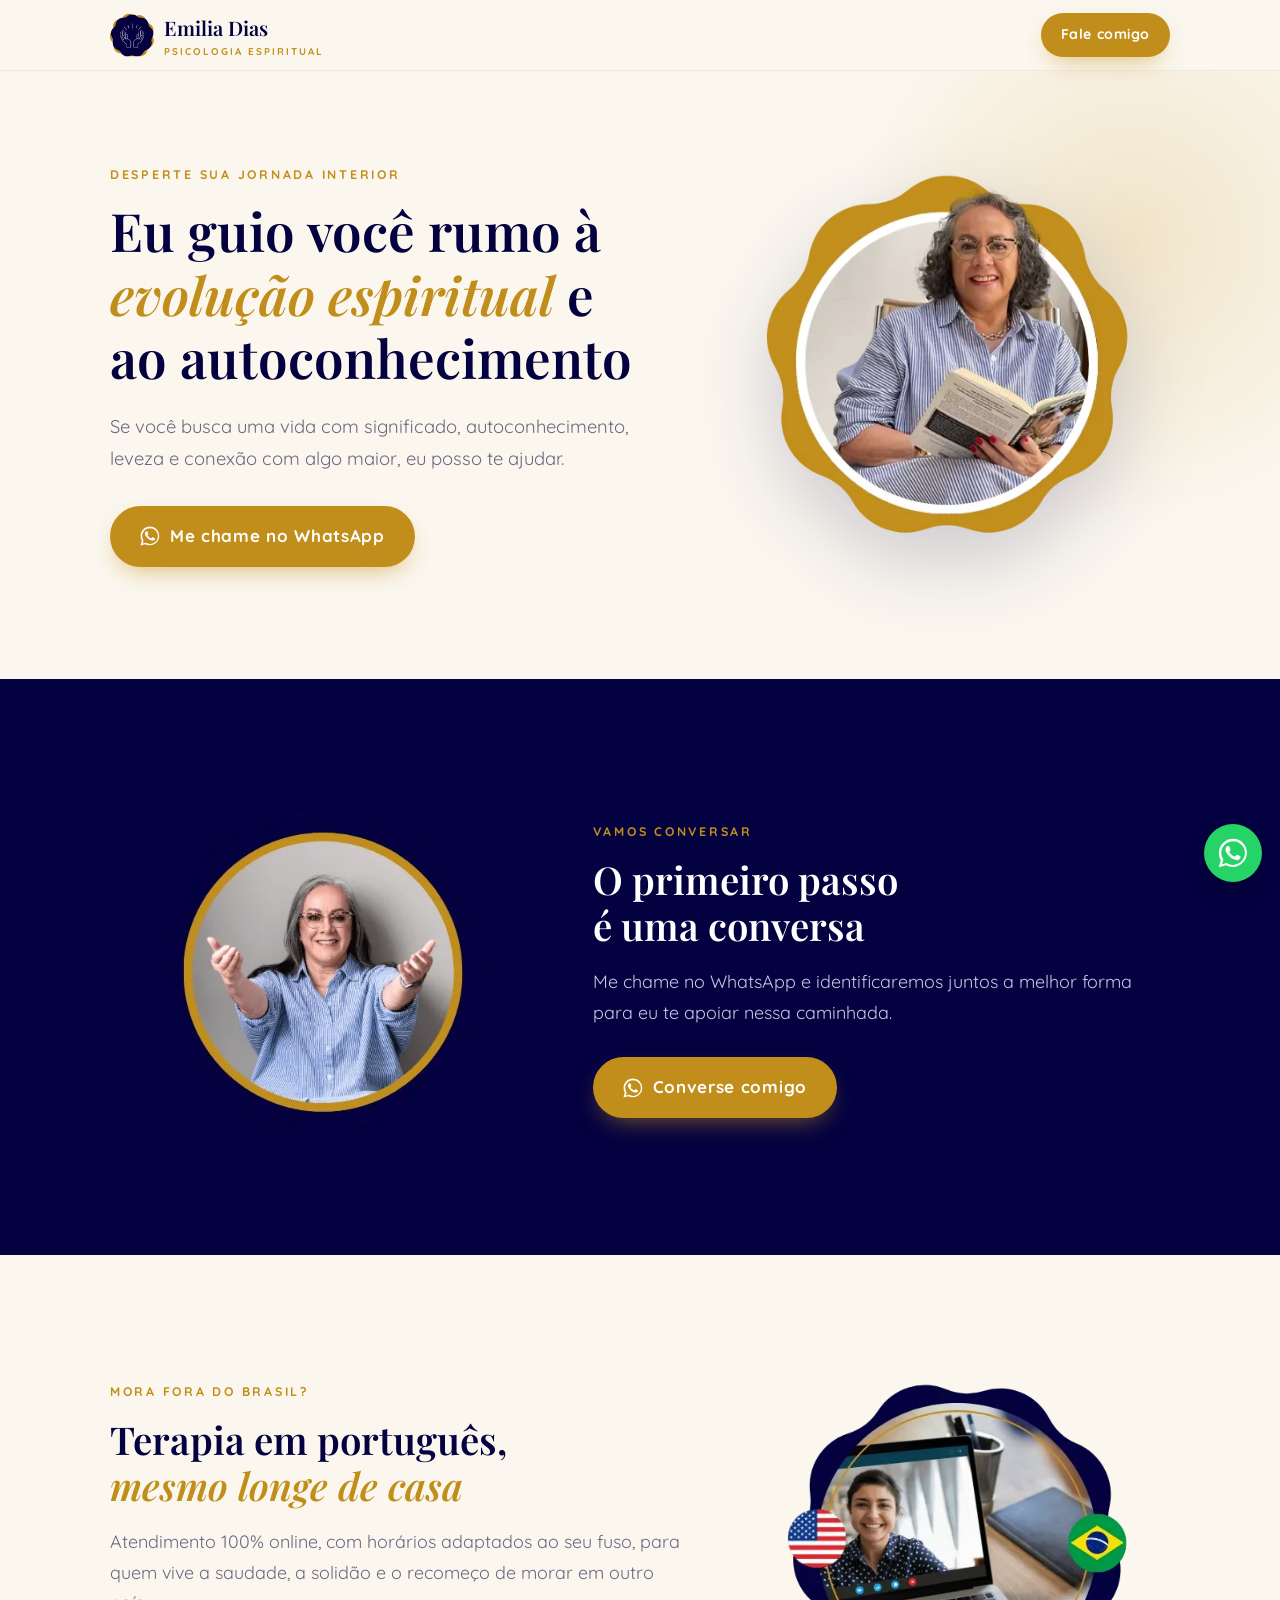
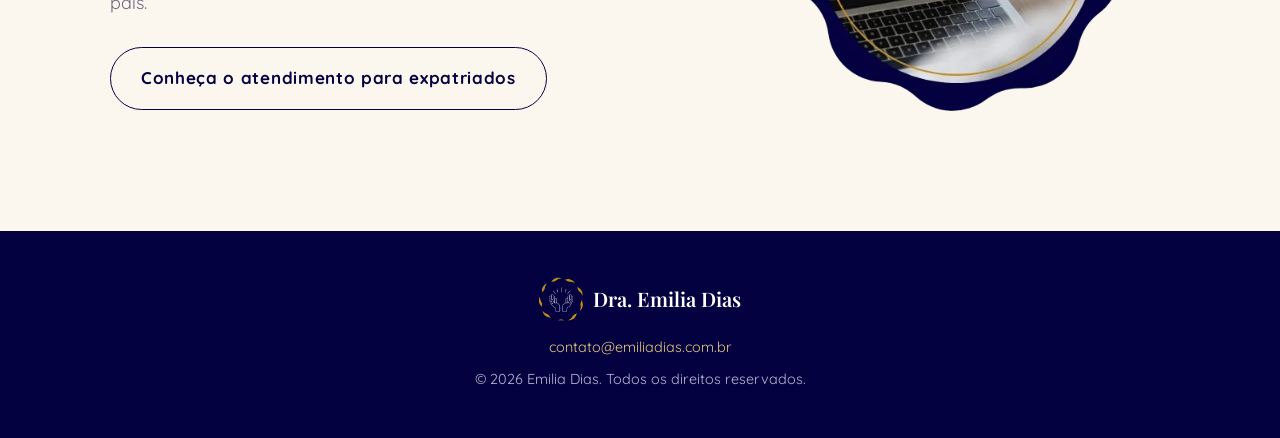
==== index.html @ 456e0bb9 "site: home + expatriados (migração do WordPress) Co-Authored-By: Claude Opus 5.5 <noreply@anthropic." ====
<!doctype html>
<html lang="pt-BR">
<head>
<meta charset="utf-8">
<meta name="viewport" content="width=device-width,initial-scale=1">
<title>Emilia Dias | Psicologia Espiritual</title>
<meta name="description" content="Dra. Emilia Dias, psicóloga com mestrado em Psicologia Espiritual. Eu guio você rumo à evolução espiritual e ao autoconhecimento. Atendimento online.">
<link rel="canonical" href="https://emiliadias.com.br/">
<meta property="og:title" content="Emilia Dias | Psicologia Espiritual">
<meta property="og:description" content="Desperte sua jornada interior. Atendimento online com a Dra. Emilia Dias.">
<meta property="og:image" content="https://emiliadias.com.br/img/emilia-lendo.webp">
<meta property="og:type" content="website">
<link rel="icon" href="/img/icone.png">
<link rel="preconnect" href="https://fonts.googleapis.com"><link rel="preconnect" href="https://fonts.gstatic.com" crossorigin>
<link href="https://fonts.googleapis.com/css2?family=Playfair+Display:ital,wght@0,500;0,600;1,500&family=Quicksand:wght@400;500;700&display=swap" rel="stylesheet">
<link rel="stylesheet" href="/style.css">
<!-- Google Tag Manager -->
<script>(function(w,d,s,l,i){w[l]=w[l]||[];w[l].push({'gtm.start':new Date().getTime(),event:'gtm.js'});var f=d.getElementsByTagName(s)[0],j=d.createElement(s),dl=l!='dataLayer'?'&l='+l:'';j.async=true;j.src='https://www.googletagmanager.com/gtm.js?id='+i+dl;f.parentNode.insertBefore(j,f);})(window,document,'script','dataLayer','GTM-WFKLLGWW');</script>
</head>
<body>
<noscript><iframe src="https://www.googletagmanager.com/ns.html?id=GTM-WFKLLGWW" height="0" width="0" style="display:none;visibility:hidden"></iframe></noscript>

<header class="top">
  <div class="wrap">
    <a class="brand" href="/"><img src="/img/icone.webp" alt=""><span>Emilia Dias<small>Psicologia Espiritual</small></span></a>
    <a class="btn sm" data-wa href="#">Fale comigo</a>
  </div>
</header>

<section class="hero">
  <div class="wrap">
    <div>
      <span class="eyebrow">Desperte sua jornada interior</span>
      <h1>Eu guio você rumo à <em>evolução espiritual</em> e ao autoconhecimento</h1>
      <p class="lead">Se você busca uma vida com significado, autoconhecimento, leveza e conexão com algo maior, eu posso te ajudar.</p>
      <a class="btn" data-wa href="#"><svg viewBox="0 0 24 24"><use href="#wa"/></svg>Me chame no WhatsApp</a>
    </div>
    <div class="halo"><img src="/img/emilia-lendo.webp" alt="Dra. Emilia Dias lendo um livro" width="500" height="500"></div>
  </div>
</section>

<section class="dark">
  <div class="wrap split">
    <div class="media reveal"><img src="/img/emilia-acolhe.webp" alt="Dra. Emilia Dias de braços abertos" loading="lazy" width="500" height="500"></div>
    <div class="reveal">
      <span class="eyebrow">Vamos conversar</span>
      <h2>O primeiro passo é uma conversa</h2>
      <p class="lead" style="margin:18px 0 30px">Me chame no WhatsApp e identificaremos juntos a melhor forma para eu te apoiar nessa caminhada.</p>
      <a class="btn" data-wa href="#"><svg viewBox="0 0 24 24"><use href="#wa"/></svg>Converse comigo</a>
    </div>
  </div>
</section>

<section>
  <div class="wrap split rev">
    <div class="media reveal"><img src="/img/idioma.webp" alt="Atendimento online para brasileiros no exterior" loading="lazy" width="500" height="500"></div>
    <div class="reveal">
      <span class="eyebrow">Mora fora do Brasil?</span>
      <h2>Terapia em português, <em>mesmo longe de casa</em></h2>
      <p class="lead" style="margin:18px 0 30px">Atendimento 100% online, com horários adaptados ao seu fuso, para quem vive a saudade, a solidão e o recomeço de morar em outro país.</p>
      <a class="btn ghost" href="/expatriados/">Conheça o atendimento para expatriados</a>
    </div>
  </div>
</section>

<footer>
  <div class="wrap">
    <a class="brand" href="/"><img src="/img/icone.webp" alt=""><span>Dra. Emilia Dias</span></a>
    <p><a href="mailto:contato@emiliadias.com.br">contato@emiliadias.com.br</a></p>
    <p style="margin-top:8px">© <span id="ano">2026</span> Emilia Dias. Todos os direitos reservados.</p>
  </div>
</footer>

<a class="float" data-wa href="#" aria-label="Falar no WhatsApp"><svg viewBox="0 0 24 24"><use href="#wa"/></svg></a>

<svg width="0" height="0" style="position:absolute"><symbol id="wa" viewBox="0 0 24 24"><path d="M17.47 14.38c-.3-.15-1.76-.87-2.03-.97-.27-.1-.47-.15-.67.15-.2.3-.77.97-.94 1.17-.17.2-.35.22-.65.07-.3-.15-1.26-.46-2.4-1.48-.89-.79-1.49-1.77-1.66-2.07-.17-.3-.02-.46.13-.61.13-.13.3-.35.45-.52.15-.17.2-.3.3-.5.1-.2.05-.37-.02-.52-.08-.15-.67-1.62-.92-2.22-.24-.58-.49-.5-.67-.51h-.57c-.2 0-.52.07-.8.37-.27.3-1.04 1.02-1.04 2.48s1.07 2.88 1.21 3.08c.15.2 2.1 3.2 5.08 4.49.71.31 1.26.49 1.69.63.71.23 1.36.2 1.87.12.57-.09 1.76-.72 2.01-1.41.25-.7.25-1.29.17-1.41-.07-.13-.27-.2-.57-.35M12.05 21.5h-.01a9.4 9.4 0 0 1-4.8-1.31l-.34-.2-3.57.93.95-3.48-.22-.36a9.43 9.43 0 0 1-1.44-5.03c0-5.2 4.24-9.44 9.45-9.44a9.4 9.4 0 0 1 6.68 2.77 9.38 9.38 0 0 1 2.76 6.68c0 5.2-4.24 9.44-9.46 9.44m8.04-17.48A11.3 11.3 0 0 0 12.05.67C5.78.67.68 5.77.68 12.04c0 2 .52 3.96 1.52 5.68L.58 23.33l5.73-1.5a11.33 11.33 0 0 0 5.43 1.38h.01c6.26 0 11.36-5.1 11.37-11.37a11.3 11.3 0 0 0-3.33-8.04"/></symbol></svg>
<script>
  var WA='https://wa.me/5512992134004?text='+encodeURIComponent('Oi, estava no seu site e gostaria de conversar com você!');
  document.querySelectorAll('[data-wa]').forEach(function(a){a.href=WA;a.target='_blank';a.rel='noopener'});
  document.getElementById('ano').textContent=new Date().getFullYear();
  var io=new IntersectionObserver(function(es){es.forEach(function(e){if(e.isIntersecting){e.target.classList.add('in');io.unobserve(e.target)}})},{threshold:.15});
  document.querySelectorAll('.reveal').forEach(function(el){io.observe(el)});
</script>
</body>
</html>
---- style.css ----
:root{
  --navy:#040140; --navy-2:#14105a; --gold:#c28e1b; --gold-soft:#e6c77d;
  --cream:#fbf7ef; --sand:#f3ead8; --ink:#2a2840; --muted:#6b6880;
  --radius:22px; --wrap:1100px;
  --serif:'Playfair Display',Georgia,serif; --sans:'Quicksand',system-ui,sans-serif;
}
*{box-sizing:border-box;margin:0;padding:0}
html{scroll-behavior:smooth}
body{font-family:var(--sans);color:var(--ink);background:var(--cream);line-height:1.7;font-size:17px;-webkit-font-smoothing:antialiased}
img{max-width:100%;height:auto;display:block}
a{color:inherit}
.wrap{max-width:var(--wrap);margin:0 auto;padding:0 20px}
h1,h2,h3{font-family:var(--serif);color:var(--navy);line-height:1.2;font-weight:600}
h1{font-size:clamp(2.1rem,5vw,3.3rem);text-wrap:balance}
h2{text-wrap:balance}
h2{font-size:clamp(1.6rem,3.6vw,2.4rem)}
h3{font-size:1.3rem}
em{font-style:italic;color:var(--gold)}
.eyebrow{display:inline-block;font-size:.78rem;letter-spacing:.22em;text-transform:uppercase;color:var(--gold);font-weight:700;margin-bottom:14px}
section{padding:88px 0}

/* topo */
.top{position:sticky;top:0;z-index:20;background:rgba(251,247,239,.86);backdrop-filter:blur(10px);border-bottom:1px solid rgba(4,1,64,.06)}
.top .wrap{display:flex;align-items:center;justify-content:space-between;height:70px}
.brand{display:flex;align-items:center;gap:10px;text-decoration:none}
.brand img{width:44px;height:44px}
.brand span{font-family:var(--serif);font-size:1.25rem;color:var(--navy);font-weight:600}
.brand small{display:block;font-family:var(--sans);font-size:.62rem;letter-spacing:.2em;color:var(--gold);text-transform:uppercase;font-weight:700;margin-top:-2px}

/* botões */
.btn{display:inline-flex;align-items:center;gap:10px;background:var(--gold);color:#fff;text-decoration:none;font-weight:700;letter-spacing:.04em;padding:16px 30px;border-radius:999px;box-shadow:0 10px 26px -10px rgba(194,142,27,.7);transition:transform .2s,box-shadow .2s,background .2s}
.btn:hover{transform:translateY(-2px);background:#b07f12;box-shadow:0 14px 30px -10px rgba(194,142,27,.8)}
.btn svg{width:20px;height:20px;fill:currentColor}
.btn.sm{padding:10px 20px;font-size:.88rem}
.btn.ghost{background:transparent;color:var(--navy);border:1.5px solid var(--navy);box-shadow:none}
.btn.ghost:hover{background:var(--navy);color:#fff}
.note{font-size:.85rem;color:var(--muted);margin-top:12px;display:flex;align-items:center;gap:6px}

/* hero */
.hero{position:relative;overflow:hidden;padding:72px 0 96px}
.hero::before{content:"";position:absolute;width:620px;height:620px;right:-160px;top:-140px;background:radial-gradient(circle,rgba(194,142,27,.18),transparent 65%);border-radius:50%}
.hero .wrap{display:grid;grid-template-columns:1.1fr .9fr;gap:48px;align-items:center;position:relative}
.hero p.lead{font-size:1.15rem;color:var(--muted);margin:22px 0 32px;max-width:520px}
.halo{position:relative;justify-self:center;max-width:440px;width:100%}
.halo img{width:100%;filter:drop-shadow(0 30px 40px rgba(4,1,64,.18));animation:float 7s ease-in-out infinite}
@keyframes float{50%{transform:translateY(-10px)}}

/* faixa escura */
.dark{background:var(--navy);color:#e9e7f5}
.dark h2,.dark h3{color:#fff}
.dark .muted{color:#b9b6d6}

/* cards */
.grid{display:grid;gap:22px}
.g2{grid-template-columns:repeat(2,1fr)}
.g3{grid-template-columns:repeat(3,1fr)}
.card{background:#fff;border-radius:var(--radius);padding:30px;box-shadow:0 1px 0 rgba(4,1,64,.04),0 18px 40px -26px rgba(4,1,64,.35)}
.dark .card{background:rgba(255,255,255,.06);box-shadow:none;border:1px solid rgba(255,255,255,.1)}
.quote{font-family:var(--serif);font-size:1.18rem;font-style:italic;line-height:1.5;position:relative;padding-top:30px}
.quote::before{content:"\201C";position:absolute;top:-16px;left:-4px;font-size:4rem;color:var(--gold);font-style:normal}

.checks{list-style:none;display:grid;gap:14px}
.checks li{display:flex;gap:14px;align-items:flex-start}
.checks li::before{content:"";flex:0 0 26px;height:26px;border-radius:50%;background:var(--gold) url("data:image/svg+xml,%3Csvg xmlns='http://www.w3.org/2000/svg' viewBox='0 0 24 24' fill='none' stroke='white' stroke-width='3' stroke-linecap='round' stroke-linejoin='round'%3E%3Cpath d='M5 12l5 5L20 7'/%3E%3C/svg%3E") center/14px no-repeat;margin-top:2px}

.split{display:grid;grid-template-columns:.85fr 1.15fr;gap:56px;align-items:center}
.split.rev{grid-template-columns:1.15fr .85fr}
.split.rev .media{order:2}
.media img{max-width:400px;margin:0 auto;width:100%}
.prose p{margin-bottom:16px}
.center{text-align:center}
.center .lead{margin-left:auto;margin-right:auto}
.lead{font-size:1.12rem;color:var(--muted);max-width:640px}
.dark .lead{color:#c8c5e3}

.pill{display:inline-block;background:var(--gold);color:#fff;font-weight:700;border-radius:999px;padding:6px 16px;font-size:.85rem;margin:4px}

/* beneficios */
.benefit{display:grid;grid-template-columns:200px 1fr;gap:34px;align-items:center;padding:34px 0;border-bottom:1px solid rgba(4,1,64,.08)}
.benefit:last-child{border-bottom:0}
.benefit img{width:200px}
.benefit p{color:var(--muted);margin-top:10px}

/* faq */
.faq details{background:#fff;border-radius:16px;padding:20px 24px;margin-bottom:12px;box-shadow:0 12px 30px -24px rgba(4,1,64,.4)}
.faq summary{cursor:pointer;font-weight:700;color:var(--navy);list-style:none;display:flex;justify-content:space-between;gap:16px}
.faq summary::-webkit-details-marker{display:none}
.faq summary::after{content:"+";font-size:1.4rem;color:var(--gold);line-height:1;transition:transform .2s}
.faq details[open] summary::after{transform:rotate(45deg)}
.faq details p{margin-top:12px;color:var(--muted)}

/* rodapé */
footer{background:var(--navy);color:#b9b6d6;padding:46px 0;text-align:center;font-size:.9rem}
footer .brand{justify-content:center;margin-bottom:14px}
footer .brand span{color:#fff}
footer a{color:var(--gold-soft);text-decoration:none}

/* whatsapp flutuante */
.float{position:fixed;right:18px;bottom:18px;width:58px;height:58px;border-radius:50%;background:#25d366;display:grid;place-items:center;box-shadow:0 12px 26px -8px rgba(0,0,0,.35);z-index:30;transition:transform .2s}
.float:hover{transform:scale(1.07)}
.float svg{width:30px;height:30px;fill:#fff}

.reveal{opacity:0;transform:translateY(18px);transition:opacity .7s ease,transform .7s ease}
.reveal.in{opacity:1;transform:none}
@media (prefers-reduced-motion:reduce){.reveal{opacity:1;transform:none}.halo img{animation:none}}

@media (max-width:860px){
  section{padding:64px 0}
  .hero{padding:40px 0 64px}
  .hero .wrap,.split,.split.rev{grid-template-columns:1fr;gap:32px}
  .split.rev .media{order:0}
  .halo{max-width:320px}
  .g2,.g3{grid-template-columns:1fr}
  .benefit{grid-template-columns:1fr;text-align:center;gap:16px}
  .benefit img{width:170px;margin:0 auto}
  .top .btn.sm{display:none}
  .media img{max-width:300px}
}
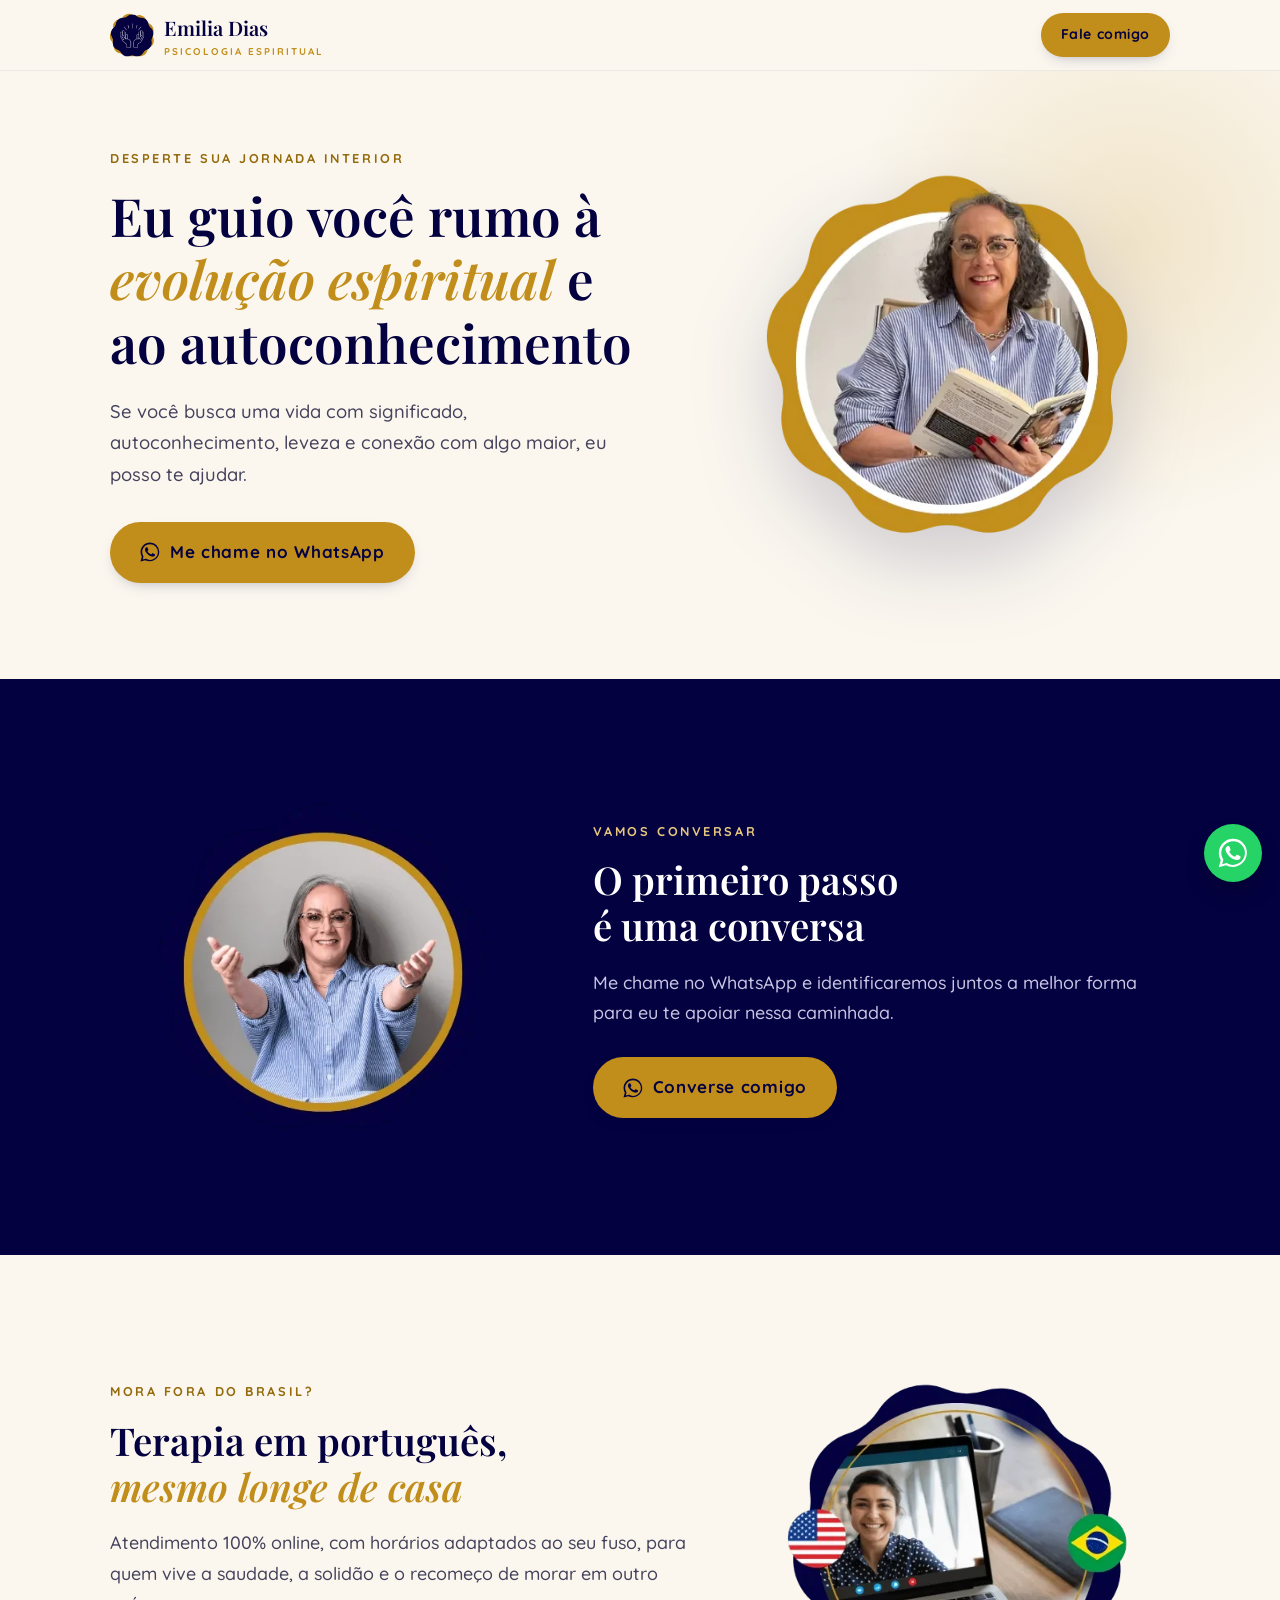
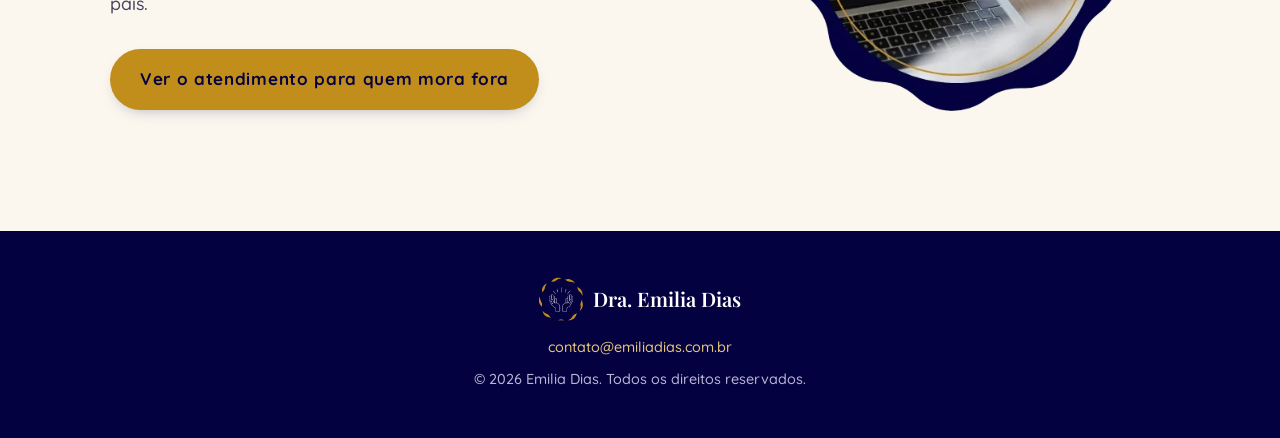
==== commit c9417a48: "ajustes da revisão do Gemini: contraste, CTAs extras, tags no lugar de pílulas Co-Authored-By: Claud" ====
--- a/index.html
+++ b/index.html
@@ -58,7 +58,7 @@
       <span class="eyebrow">Mora fora do Brasil?</span>
       <h2>Terapia em português, <em>mesmo longe de casa</em></h2>
       <p class="lead" style="margin:18px 0 30px">Atendimento 100% online, com horários adaptados ao seu fuso, para quem vive a saudade, a solidão e o recomeço de morar em outro país.</p>
-      <a class="btn ghost" href="/expatriados/">Conheça o atendimento para expatriados</a>
+      <a class="btn" href="/expatriados/">Ver o atendimento para quem mora fora</a>
     </div>
   </div>
 </section>
--- a/style.css
+++ b/style.css
@@ -1,12 +1,12 @@
 :root{
   --navy:#040140; --navy-2:#14105a; --gold:#c28e1b; --gold-soft:#e6c77d;
-  --cream:#fbf7ef; --sand:#f3ead8; --ink:#2a2840; --muted:#6b6880;
+  --cream:#fbf7ef; --sand:#f3ead8; --ink:#1c1a33; --muted:#45425c;
   --radius:22px; --wrap:1100px;
   --serif:'Playfair Display',Georgia,serif; --sans:'Quicksand',system-ui,sans-serif;
 }
 *{box-sizing:border-box;margin:0;padding:0}
 html{scroll-behavior:smooth}
-body{font-family:var(--sans);color:var(--ink);background:var(--cream);line-height:1.7;font-size:17px;-webkit-font-smoothing:antialiased}
+body{font-family:var(--sans);color:var(--ink);background:var(--cream);line-height:1.7;font-size:17px;font-weight:500;-webkit-font-smoothing:antialiased}
 img{max-width:100%;height:auto;display:block}
 a{color:inherit}
 .wrap{max-width:var(--wrap);margin:0 auto;padding:0 20px}
@@ -16,8 +16,9 @@
 h2{font-size:clamp(1.6rem,3.6vw,2.4rem)}
 h3{font-size:1.3rem}
 em{font-style:italic;color:var(--gold)}
-.eyebrow{display:inline-block;font-size:.78rem;letter-spacing:.22em;text-transform:uppercase;color:var(--gold);font-weight:700;margin-bottom:14px}
+.eyebrow{display:inline-block;font-size:.8rem;letter-spacing:.2em;text-transform:uppercase;color:#946a0c;font-weight:700;margin-bottom:14px}
 section{padding:88px 0}
+.cta-row{margin-top:34px}
 
 /* topo */
 .top{position:sticky;top:0;z-index:20;background:rgba(251,247,239,.86);backdrop-filter:blur(10px);border-bottom:1px solid rgba(4,1,64,.06)}
@@ -28,13 +29,13 @@
 .brand small{display:block;font-family:var(--sans);font-size:.62rem;letter-spacing:.2em;color:var(--gold);text-transform:uppercase;font-weight:700;margin-top:-2px}
 
 /* botões */
-.btn{display:inline-flex;align-items:center;gap:10px;background:var(--gold);color:#fff;text-decoration:none;font-weight:700;letter-spacing:.04em;padding:16px 30px;border-radius:999px;box-shadow:0 10px 26px -10px rgba(194,142,27,.7);transition:transform .2s,box-shadow .2s,background .2s}
-.btn:hover{transform:translateY(-2px);background:#b07f12;box-shadow:0 14px 30px -10px rgba(194,142,27,.8)}
+.btn{display:inline-flex;align-items:center;gap:10px;background:var(--gold);color:var(--navy);text-decoration:none;font-weight:700;letter-spacing:.04em;padding:16px 30px;border-radius:999px;box-shadow:0 6px 16px -8px rgba(4,1,64,.35);transition:transform .2s,box-shadow .2s,background .2s}
+.btn:hover{transform:translateY(-2px);background:#d39c22;box-shadow:0 10px 22px -8px rgba(4,1,64,.4)}
 .btn svg{width:20px;height:20px;fill:currentColor}
 .btn.sm{padding:10px 20px;font-size:.88rem}
 .btn.ghost{background:transparent;color:var(--navy);border:1.5px solid var(--navy);box-shadow:none}
 .btn.ghost:hover{background:var(--navy);color:#fff}
-.note{font-size:.85rem;color:var(--muted);margin-top:12px;display:flex;align-items:center;gap:6px}
+.note{font-size:.92rem;color:var(--ink);font-weight:600;margin-top:12px;display:flex;align-items:center;gap:6px}
 
 /* hero */
 .hero{position:relative;overflow:hidden;padding:72px 0 96px}
@@ -47,6 +48,8 @@
 
 /* faixa escura */
 .dark{background:var(--navy);color:#e9e7f5}
+.dark .eyebrow{color:var(--gold-soft)}
+.dark .note{color:#d9d6ee}
 .dark h2,.dark h3{color:#fff}
 .dark .muted{color:#b9b6d6}
 
@@ -55,8 +58,8 @@
 .g2{grid-template-columns:repeat(2,1fr)}
 .g3{grid-template-columns:repeat(3,1fr)}
 .card{background:#fff;border-radius:var(--radius);padding:30px;box-shadow:0 1px 0 rgba(4,1,64,.04),0 18px 40px -26px rgba(4,1,64,.35)}
-.dark .card{background:rgba(255,255,255,.06);box-shadow:none;border:1px solid rgba(255,255,255,.1)}
-.quote{font-family:var(--serif);font-size:1.18rem;font-style:italic;line-height:1.5;position:relative;padding-top:30px}
+.dark .card{background:rgba(255,255,255,.08);box-shadow:none;border:1px solid rgba(230,199,125,.3);color:#fff}
+.quote{font-family:var(--serif);font-size:1.18rem;font-style:italic;line-height:1.5;position:relative;padding-top:46px}
 .quote::before{content:"\201C";position:absolute;top:-16px;left:-4px;font-size:4rem;color:var(--gold);font-style:normal}
 
 .checks{list-style:none;display:grid;gap:14px}
@@ -73,7 +76,9 @@
 .lead{font-size:1.12rem;color:var(--muted);max-width:640px}
 .dark .lead{color:#c8c5e3}
 
-.pill{display:inline-block;background:var(--gold);color:#fff;font-weight:700;border-radius:999px;padding:6px 16px;font-size:.85rem;margin:4px}
+.tags{list-style:none;display:flex;flex-wrap:wrap;gap:8px 20px;margin:-6px 0 28px}
+.tags li{display:flex;align-items:center;gap:8px;font-weight:700;color:var(--navy);font-size:.95rem}
+.tags li::before{content:"";width:8px;height:8px;border-radius:50%;background:var(--gold)}
 
 /* beneficios */
 .benefit{display:grid;grid-template-columns:200px 1fr;gap:34px;align-items:center;padding:34px 0;border-bottom:1px solid rgba(4,1,64,.08)}
@@ -105,6 +110,7 @@
 @media (prefers-reduced-motion:reduce){.reveal{opacity:1;transform:none}.halo img{animation:none}}
 
 @media (max-width:860px){
+  body{padding-bottom:70px}
   section{padding:64px 0}
   .hero{padding:40px 0 64px}
   .hero .wrap,.split,.split.rev{grid-template-columns:1fr;gap:32px}
@@ -116,3 +122,5 @@
   .top .btn.sm{display:none}
   .media img{max-width:300px}
 }
+
+.halo img.box{border-radius:32px}
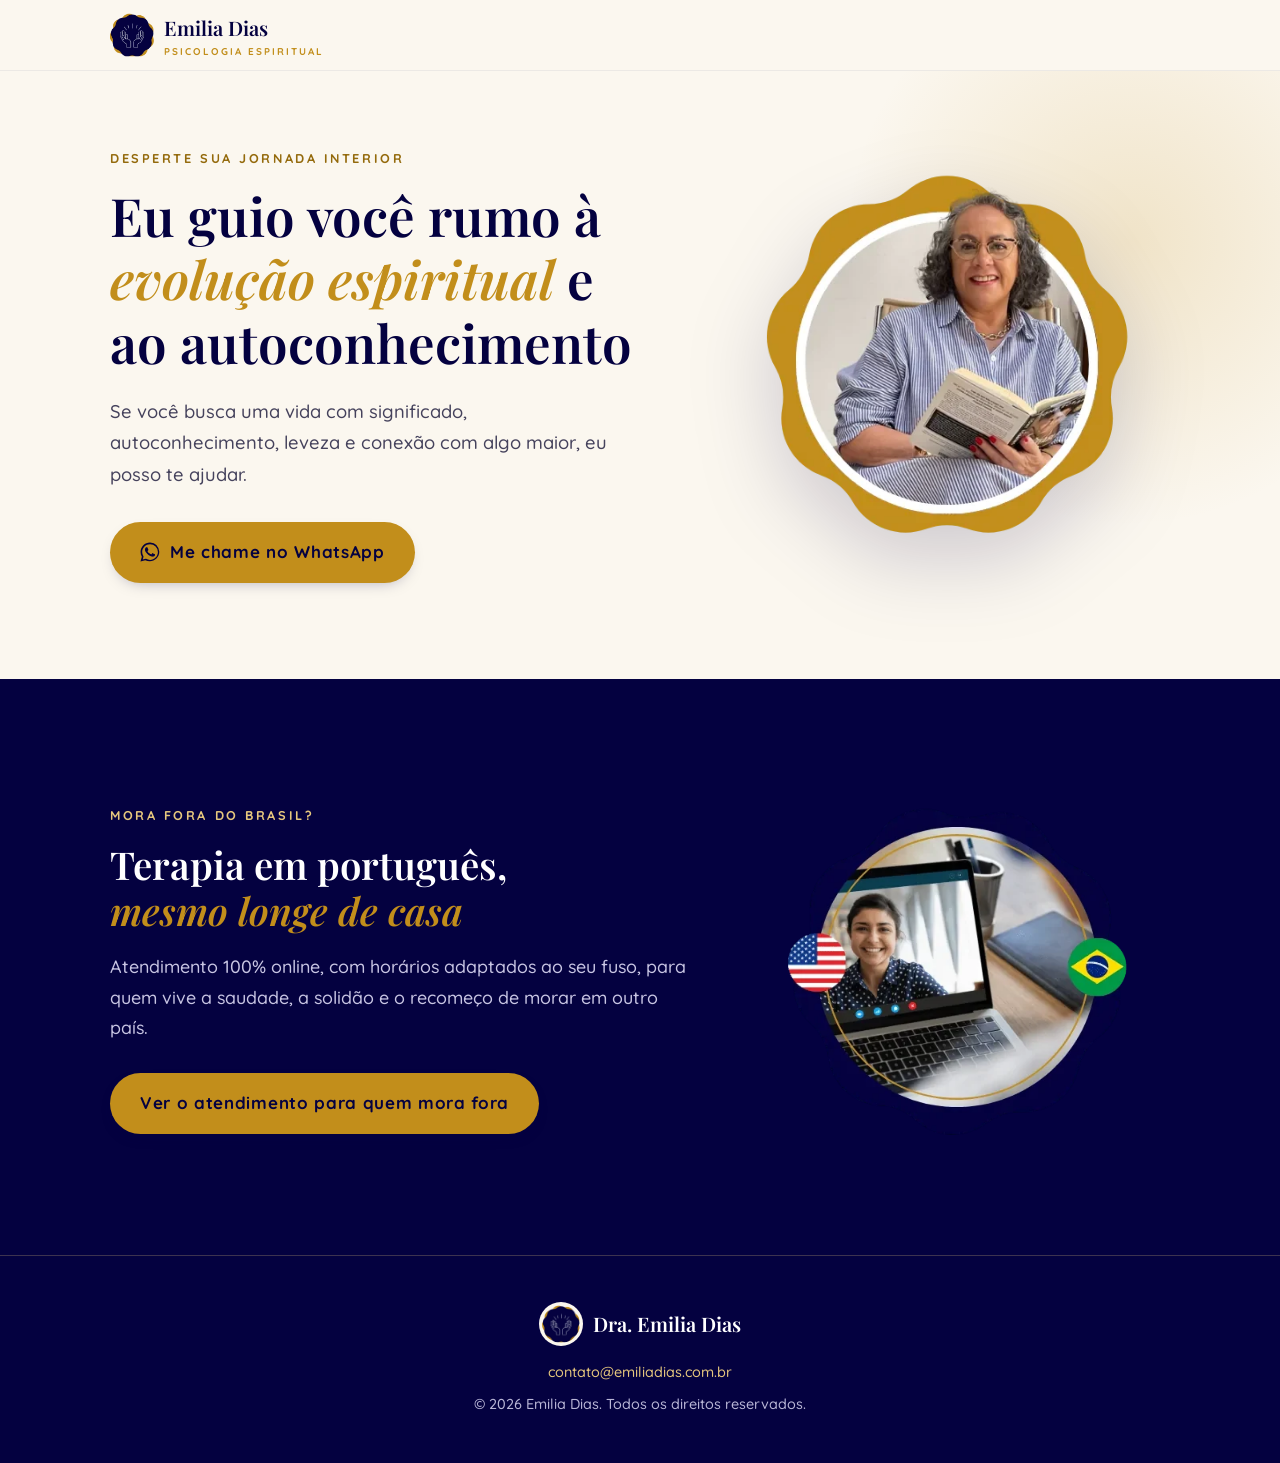
==== commit 6c4f2563: "home: sem botão do topo, sem float, sem faixa redundante; expatriados em fundo azul Co-Authored-By: " ====
--- a/index.html
+++ b/index.html
@@ -23,7 +23,6 @@
 <header class="top">
   <div class="wrap">
     <a class="brand" href="/"><img src="/img/icone.webp" alt=""><span>Emilia Dias<small>Psicologia Espiritual</small></span></a>
-    <a class="btn sm" data-wa href="#">Fale comigo</a>
   </div>
 </header>
 
@@ -40,18 +39,6 @@
 </section>
 
 <section class="dark">
-  <div class="wrap split">
-    <div class="media reveal"><img src="/img/emilia-acolhe.webp" alt="Dra. Emilia Dias de braços abertos" loading="lazy" width="500" height="500"></div>
-    <div class="reveal">
-      <span class="eyebrow">Vamos conversar</span>
-      <h2>O primeiro passo é uma conversa</h2>
-      <p class="lead" style="margin:18px 0 30px">Me chame no WhatsApp e identificaremos juntos a melhor forma para eu te apoiar nessa caminhada.</p>
-      <a class="btn" data-wa href="#"><svg viewBox="0 0 24 24"><use href="#wa"/></svg>Converse comigo</a>
-    </div>
-  </div>
-</section>
-
-<section>
   <div class="wrap split rev">
     <div class="media reveal"><img src="/img/idioma.webp" alt="Atendimento online para brasileiros no exterior" loading="lazy" width="500" height="500"></div>
     <div class="reveal">
@@ -71,7 +58,6 @@
   </div>
 </footer>
 
-<a class="float" data-wa href="#" aria-label="Falar no WhatsApp"><svg viewBox="0 0 24 24"><use href="#wa"/></svg></a>
 
 <svg width="0" height="0" style="position:absolute"><symbol id="wa" viewBox="0 0 24 24"><path d="M17.47 14.38c-.3-.15-1.76-.87-2.03-.97-.27-.1-.47-.15-.67.15-.2.3-.77.97-.94 1.17-.17.2-.35.22-.65.07-.3-.15-1.26-.46-2.4-1.48-.89-.79-1.49-1.77-1.66-2.07-.17-.3-.02-.46.13-.61.13-.13.3-.35.45-.52.15-.17.2-.3.3-.5.1-.2.05-.37-.02-.52-.08-.15-.67-1.62-.92-2.22-.24-.58-.49-.5-.67-.51h-.57c-.2 0-.52.07-.8.37-.27.3-1.04 1.02-1.04 2.48s1.07 2.88 1.21 3.08c.15.2 2.1 3.2 5.08 4.49.71.31 1.26.49 1.69.63.71.23 1.36.2 1.87.12.57-.09 1.76-.72 2.01-1.41.25-.7.25-1.29.17-1.41-.07-.13-.27-.2-.57-.35M12.05 21.5h-.01a9.4 9.4 0 0 1-4.8-1.31l-.34-.2-3.57.93.95-3.48-.22-.36a9.43 9.43 0 0 1-1.44-5.03c0-5.2 4.24-9.44 9.45-9.44a9.4 9.4 0 0 1 6.68 2.77 9.38 9.38 0 0 1 2.76 6.68c0 5.2-4.24 9.44-9.46 9.44m8.04-17.48A11.3 11.3 0 0 0 12.05.67C5.78.67.68 5.77.68 12.04c0 2 .52 3.96 1.52 5.68L.58 23.33l5.73-1.5a11.33 11.33 0 0 0 5.43 1.38h.01c6.26 0 11.36-5.1 11.37-11.37a11.3 11.3 0 0 0-3.33-8.04"/></symbol></svg>
 <script>
--- a/style.css
+++ b/style.css
@@ -60,7 +60,7 @@
 .card{background:#fff;border-radius:var(--radius);padding:30px;box-shadow:0 1px 0 rgba(4,1,64,.04),0 18px 40px -26px rgba(4,1,64,.35)}
 .dark .card{background:rgba(255,255,255,.08);box-shadow:none;border:1px solid rgba(230,199,125,.3);color:#fff}
 .quote{font-family:var(--serif);font-size:1.18rem;font-style:italic;line-height:1.5;position:relative;padding-top:46px}
-.quote::before{content:"\201C";position:absolute;top:-16px;left:-4px;font-size:4rem;color:var(--gold);font-style:normal}
+.quote::before{content:"\201C";position:absolute;top:-4px;left:28px;font-size:4rem;color:var(--gold);font-style:normal}
 
 .checks{list-style:none;display:grid;gap:14px}
 .checks li{display:flex;gap:14px;align-items:flex-start}
@@ -124,3 +124,5 @@
 }
 
 .halo img.box{border-radius:32px}
+footer{border-top:1px solid rgba(230,199,125,.25)}
+footer .brand img{background:#fbf7ef;border-radius:50%;padding:3px}
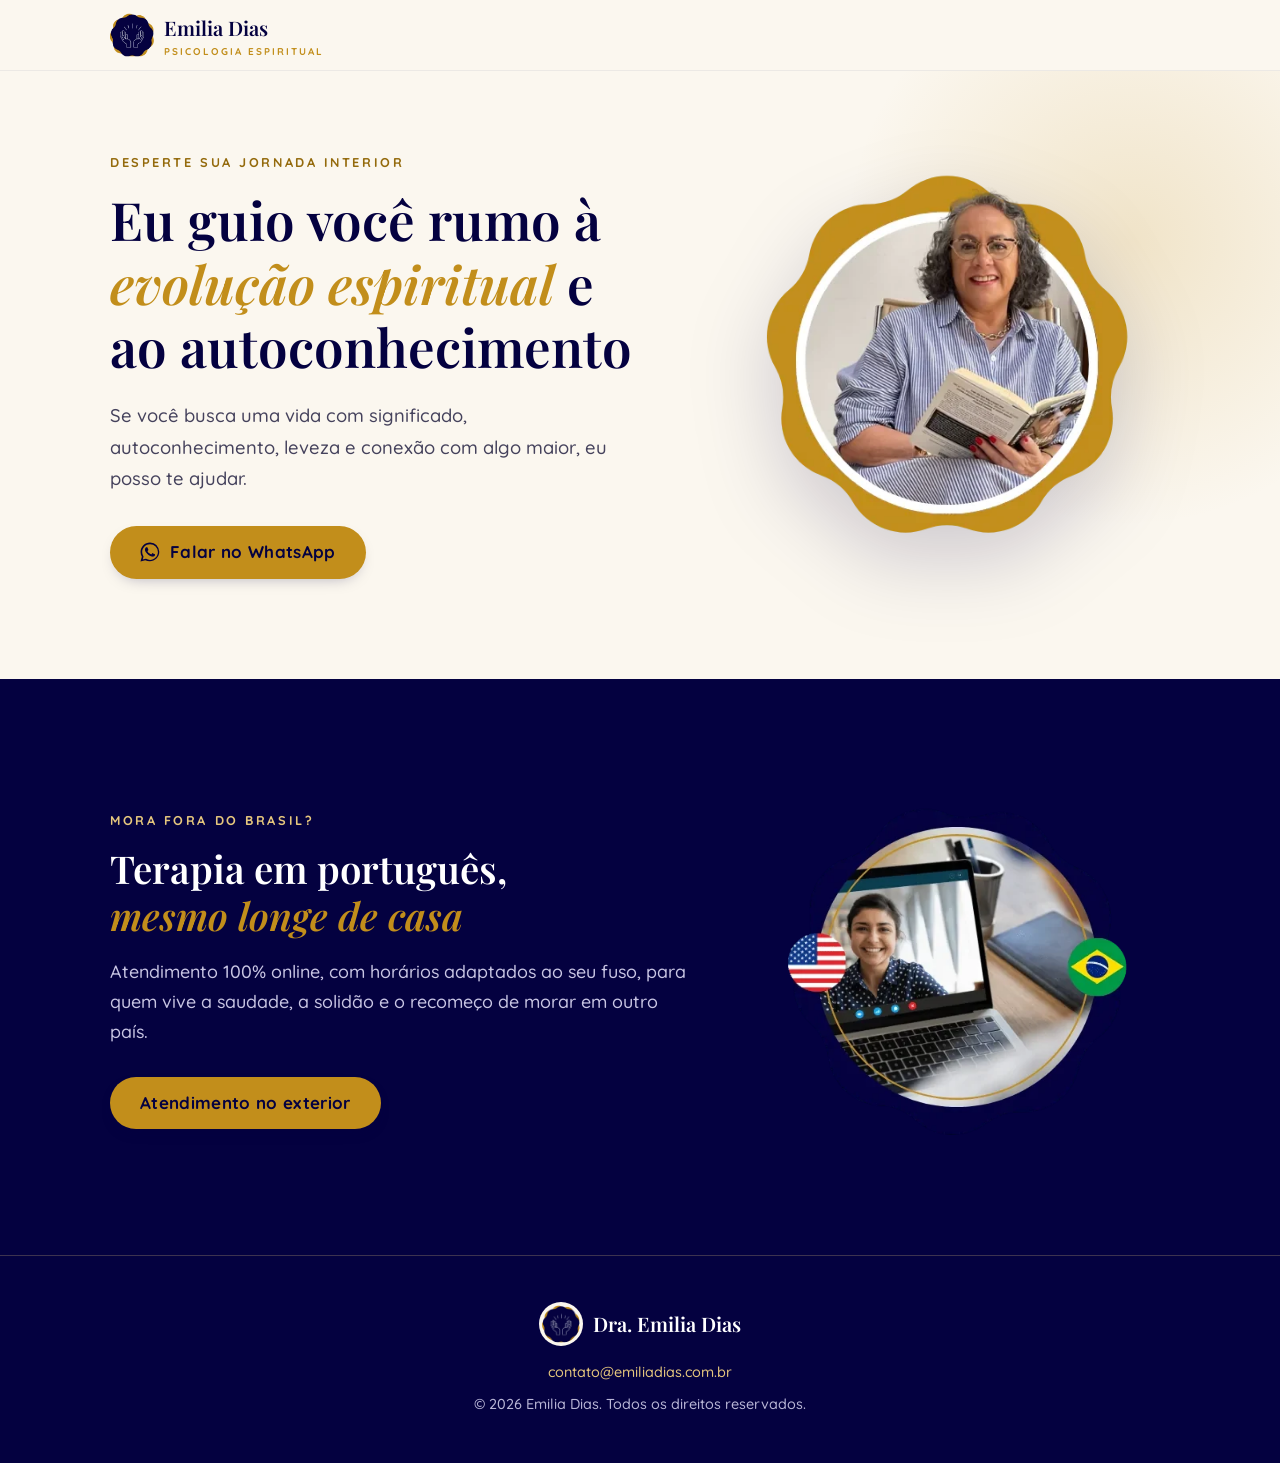
==== commit 6ea65206: "botões: textos curtos + mobile 1 linha centralizado (revisão Gemini) Co-Authored-By: Claude Opus 5.5" ====
--- a/index.html
+++ b/index.html
@@ -32,7 +32,7 @@
       <span class="eyebrow">Desperte sua jornada interior</span>
       <h1>Eu guio você rumo à <em>evolução espiritual</em> e ao autoconhecimento</h1>
       <p class="lead">Se você busca uma vida com significado, autoconhecimento, leveza e conexão com algo maior, eu posso te ajudar.</p>
-      <a class="btn" data-wa href="#"><svg viewBox="0 0 24 24"><use href="#wa"/></svg>Me chame no WhatsApp</a>
+      <a class="btn" data-wa href="#"><svg viewBox="0 0 24 24"><use href="#wa"/></svg>Falar no WhatsApp</a>
     </div>
     <div class="halo"><img src="/img/emilia-lendo.webp" alt="Dra. Emilia Dias lendo um livro" width="500" height="500"></div>
   </div>
@@ -45,7 +45,7 @@
       <span class="eyebrow">Mora fora do Brasil?</span>
       <h2>Terapia em português, <em>mesmo longe de casa</em></h2>
       <p class="lead" style="margin:18px 0 30px">Atendimento 100% online, com horários adaptados ao seu fuso, para quem vive a saudade, a solidão e o recomeço de morar em outro país.</p>
-      <a class="btn" href="/expatriados/">Ver o atendimento para quem mora fora</a>
+      <a class="btn" href="/expatriados/">Atendimento no exterior</a>
     </div>
   </div>
 </section>
--- a/style.css
+++ b/style.css
@@ -29,9 +29,9 @@
 .brand small{display:block;font-family:var(--sans);font-size:.62rem;letter-spacing:.2em;color:var(--gold);text-transform:uppercase;font-weight:700;margin-top:-2px}
 
 /* botões */
-.btn{display:inline-flex;align-items:center;gap:10px;background:var(--gold);color:var(--navy);text-decoration:none;font-weight:700;letter-spacing:.04em;padding:16px 30px;border-radius:999px;box-shadow:0 6px 16px -8px rgba(4,1,64,.35);transition:transform .2s,box-shadow .2s,background .2s}
+.btn{display:inline-flex;align-items:center;gap:10px;background:var(--gold);color:var(--navy);text-decoration:none;font-weight:700;letter-spacing:.02em;padding:16px 30px;justify-content:center;text-align:center;line-height:1.2;border-radius:999px;box-shadow:0 6px 16px -8px rgba(4,1,64,.35);transition:transform .2s,box-shadow .2s,background .2s}
 .btn:hover{transform:translateY(-2px);background:#d39c22;box-shadow:0 10px 22px -8px rgba(4,1,64,.4)}
-.btn svg{width:20px;height:20px;fill:currentColor}
+.btn svg{width:20px;height:20px;fill:currentColor;flex-shrink:0}
 .btn.sm{padding:10px 20px;font-size:.88rem}
 .btn.ghost{background:transparent;color:var(--navy);border:1.5px solid var(--navy);box-shadow:none}
 .btn.ghost:hover{background:var(--navy);color:#fff}
@@ -119,10 +119,12 @@
   .g2,.g3{grid-template-columns:1fr}
   .benefit{grid-template-columns:1fr;text-align:center;gap:16px}
   .benefit img{width:170px;margin:0 auto}
-  .top .btn.sm{display:none}
+  .btn{width:100%;max-width:340px;padding:15px 20px;font-size:15.5px;letter-spacing:0;white-space:nowrap}
+  .center .btn,.center.cta-row .btn{margin:0 auto}
   .media img{max-width:300px}
 }
 
 .halo img.box{border-radius:32px}
 footer{border-top:1px solid rgba(230,199,125,.25)}
 footer .brand img{background:#fbf7ef;border-radius:50%;padding:3px}
+@media (max-width:359px){.btn{white-space:normal;font-size:14.5px;padding:14px 16px;border-radius:28px}}
